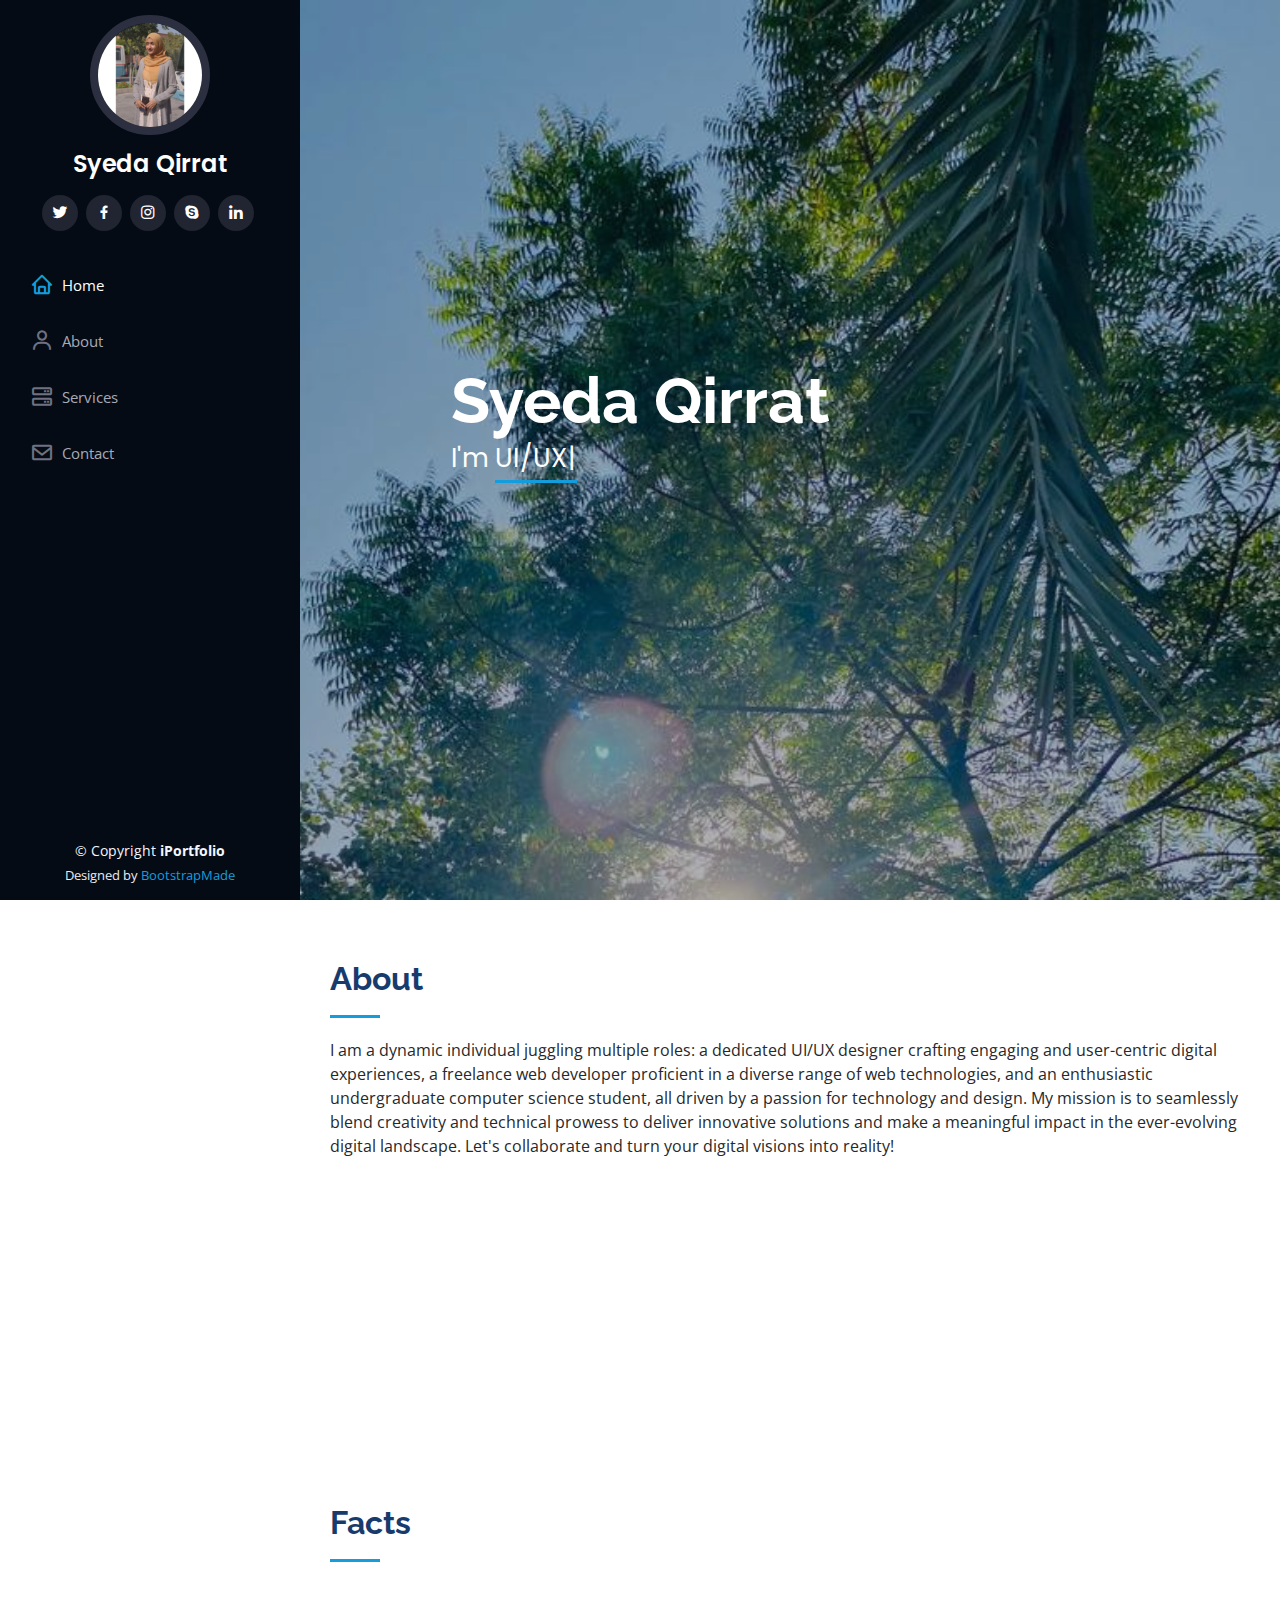
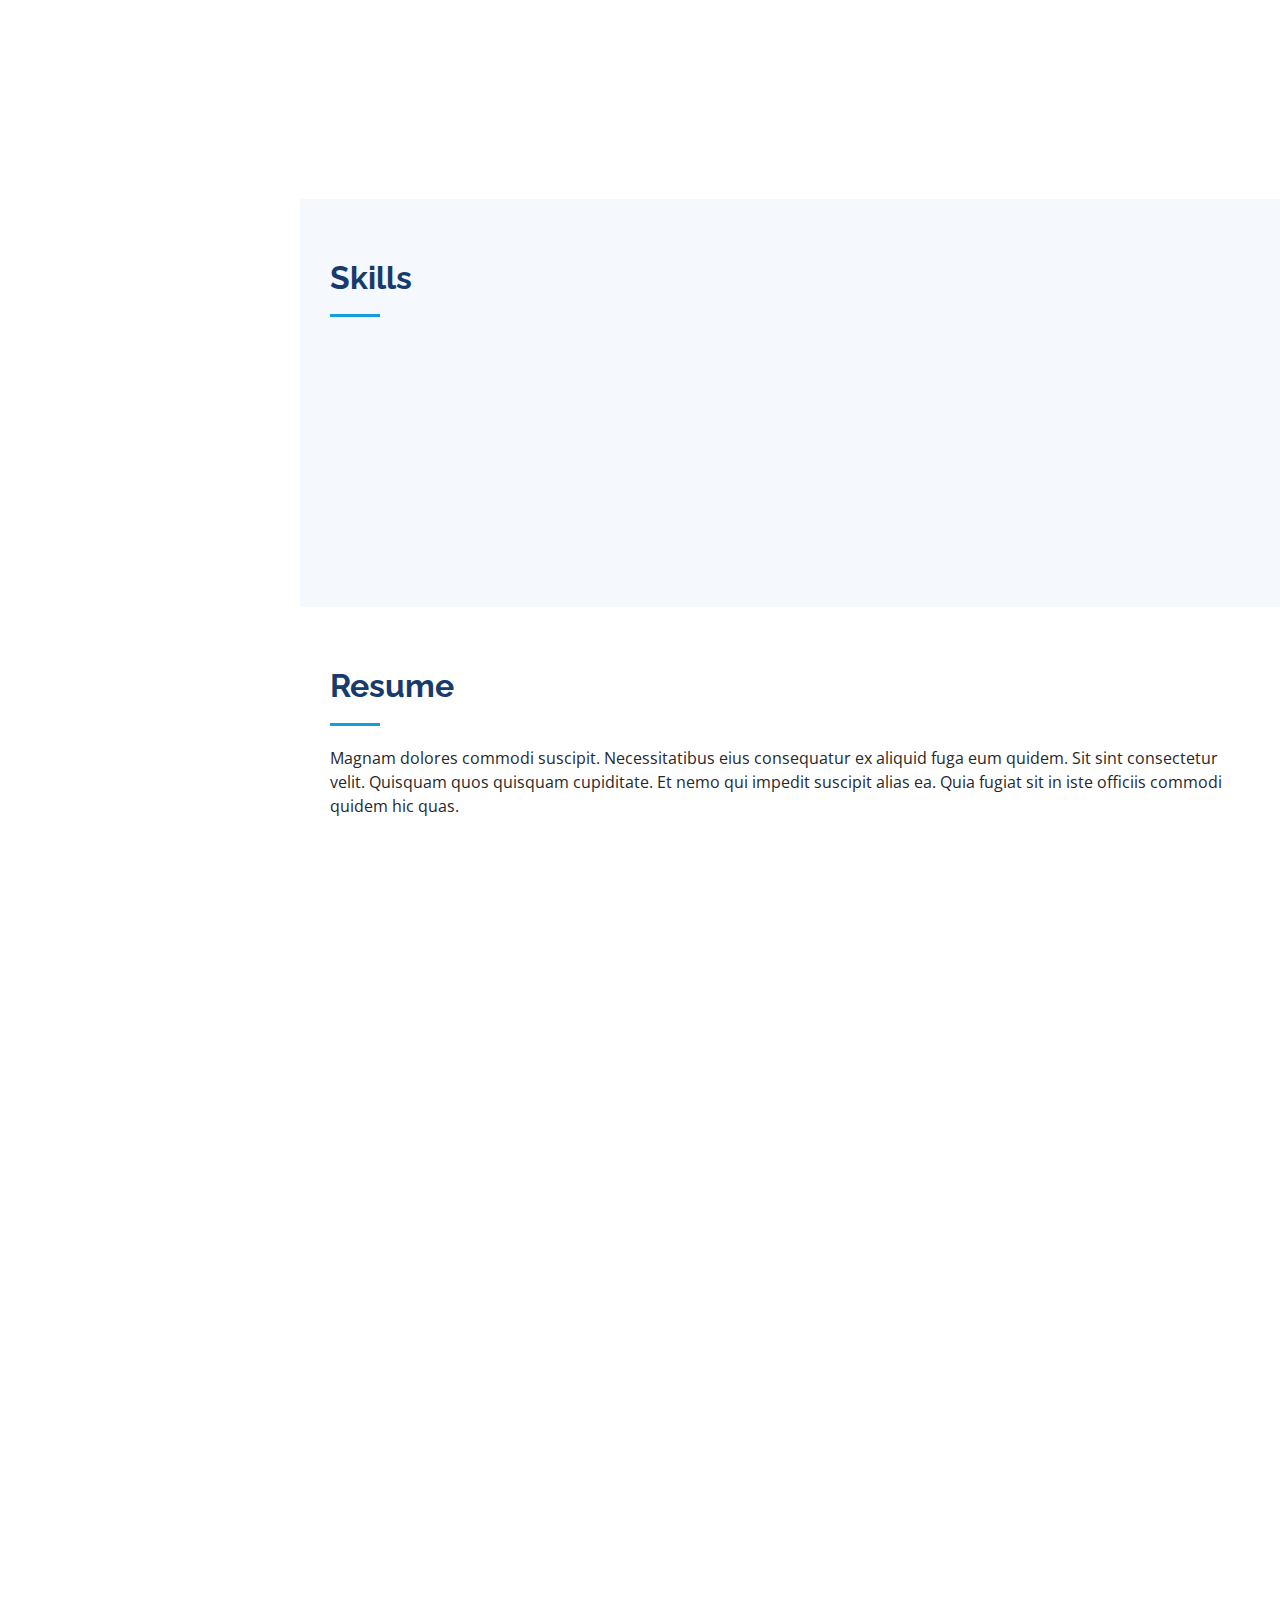
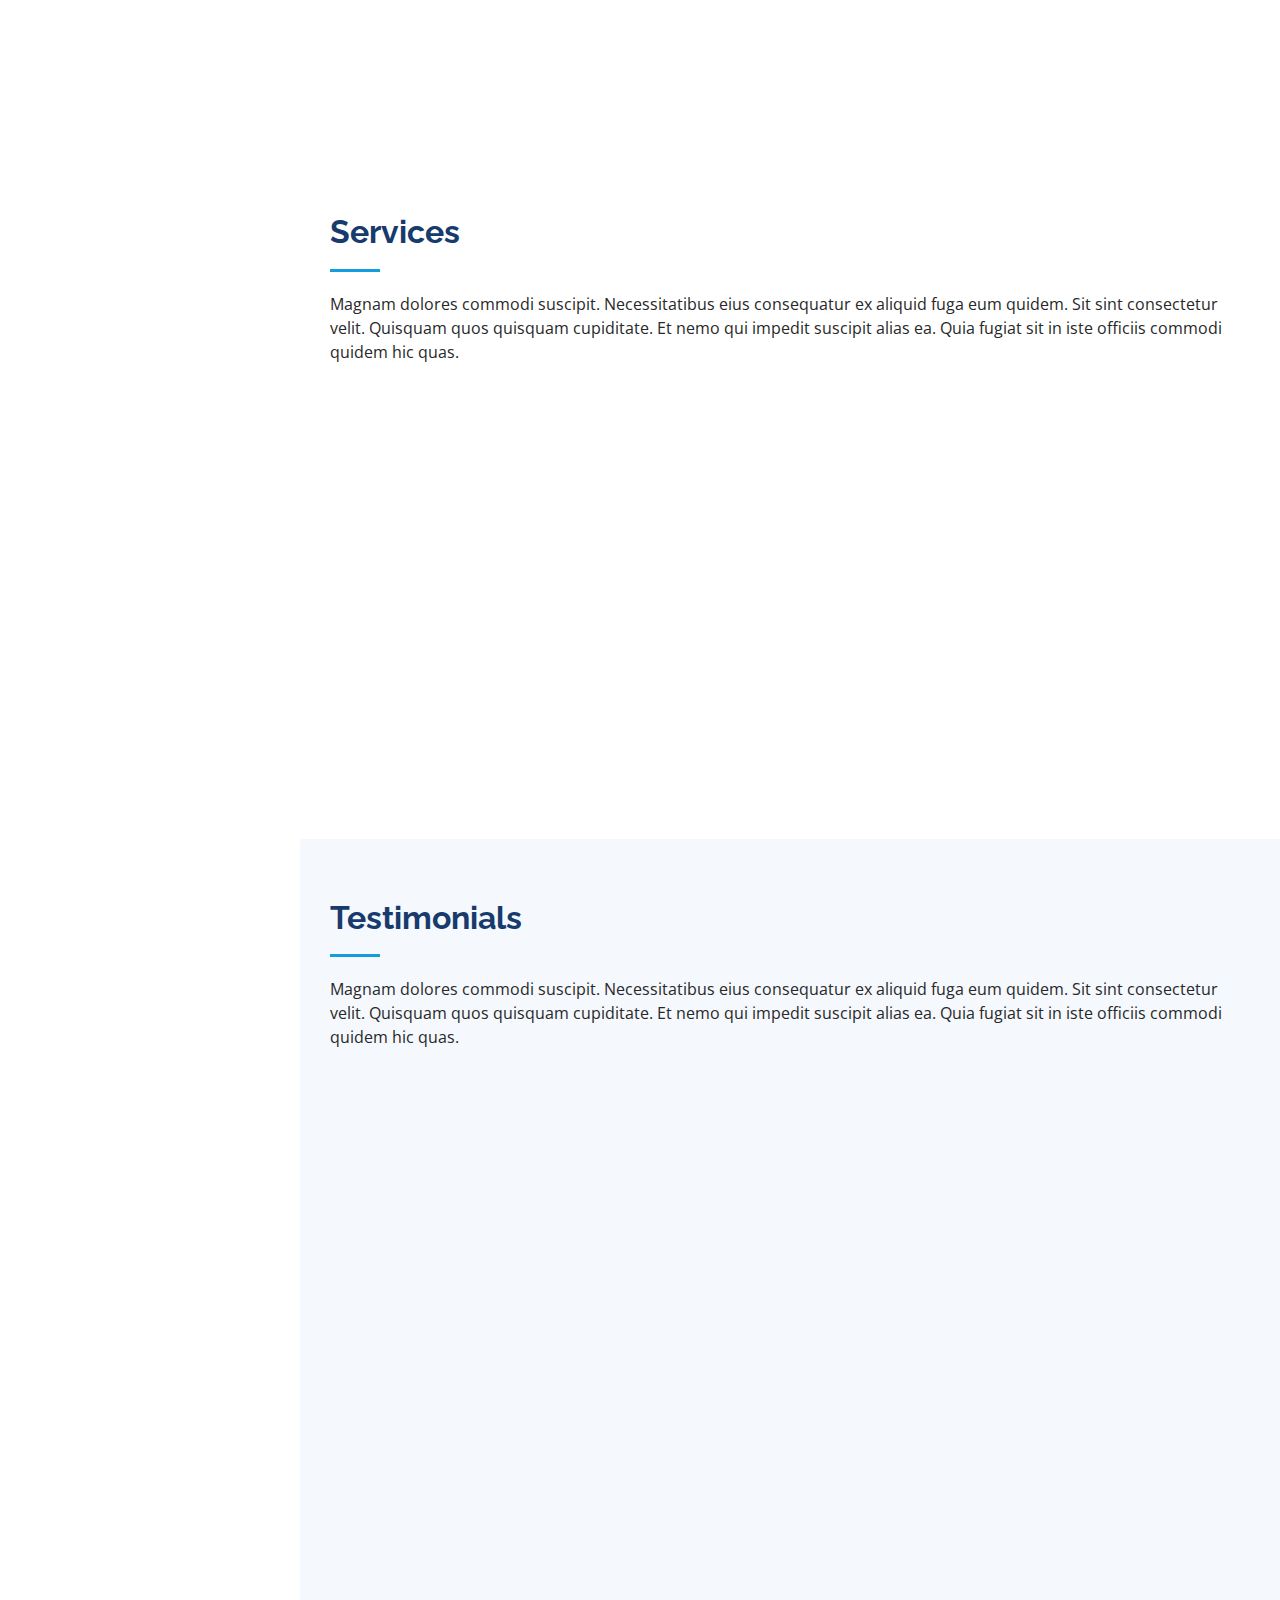
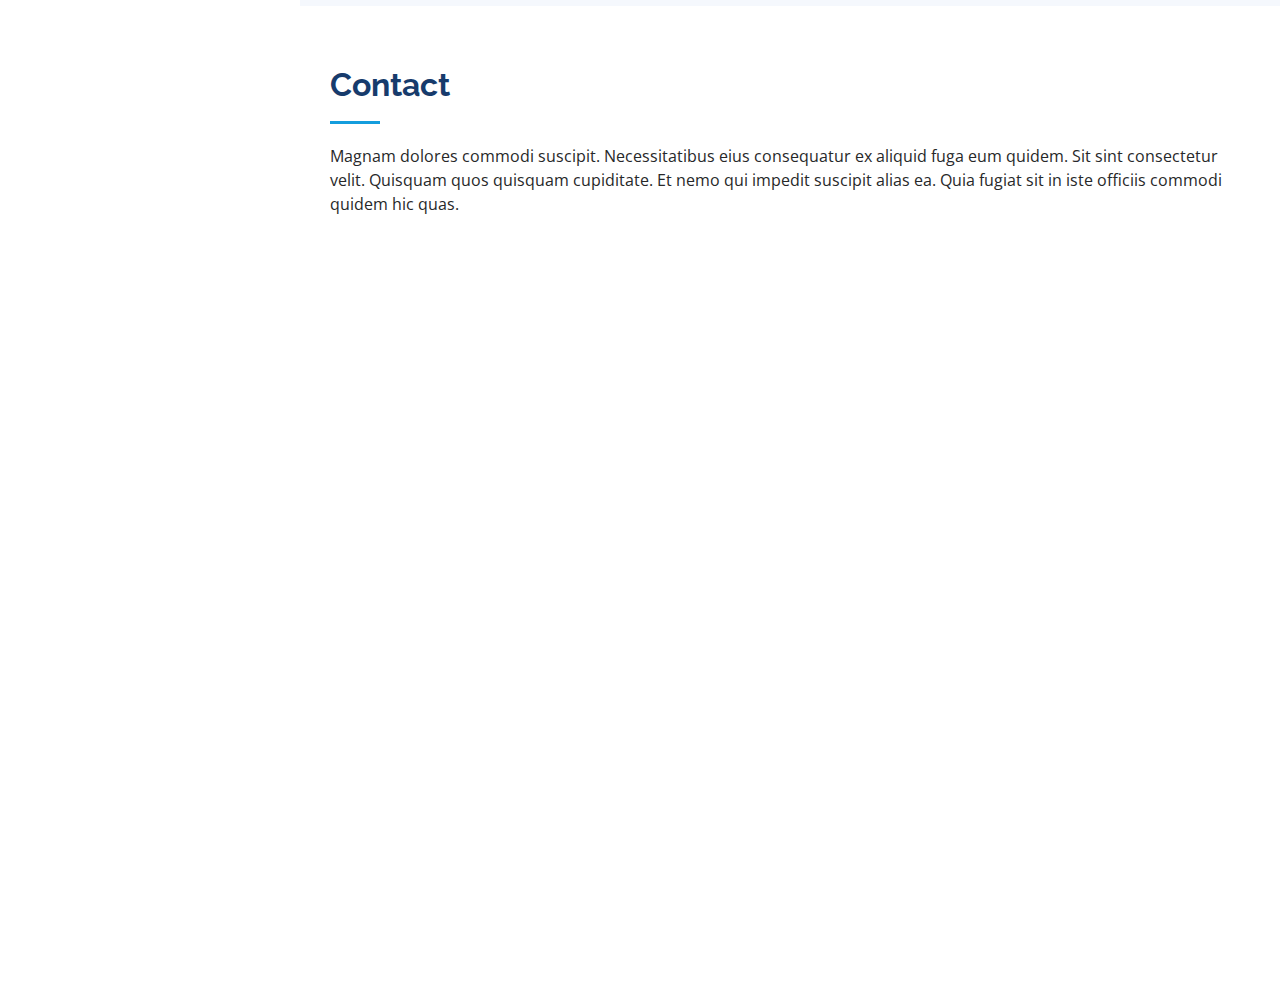
==== index.html @ d8f1993d "updated" ====
<!DOCTYPE html>
<html lang="en">

<head>
  <meta charset="utf-8">
  <meta content="width=device-width, initial-scale=1.0" name="viewport">

  <title>iPortfolio Bootstrap Template - Index</title>
  <meta content="" name="description">
  <meta content="" name="keywords">

  <!-- Favicons -->
  <link href="assets/img/favicon.png" rel="icon">
  <link href="assets/img/apple-touch-icon.png" rel="apple-touch-icon">

  <!-- Google Fonts -->
  <link href="https://fonts.googleapis.com/css?family=Open+Sans:300,300i,400,400i,600,600i,700,700i|Raleway:300,300i,400,400i,500,500i,600,600i,700,700i|Poppins:300,300i,400,400i,500,500i,600,600i,700,700i" rel="stylesheet">

  <!-- Vendor CSS Files -->
  <link href="assets/vendor/aos/aos.css" rel="stylesheet">
  <link href="assets/vendor/bootstrap/css/bootstrap.min.css" rel="stylesheet">
  <link href="assets/vendor/bootstrap-icons/bootstrap-icons.css" rel="stylesheet">
  <link href="assets/vendor/boxicons/css/boxicons.min.css" rel="stylesheet">
  <link href="assets/vendor/glightbox/css/glightbox.min.css" rel="stylesheet">
  <link href="assets/vendor/swiper/swiper-bundle.min.css" rel="stylesheet">
  <link href="assets/css/style.css" rel="stylesheet">
</head>

<body>
  <i class="bi bi-list mobile-nav-toggle d-xl-none"></i>

  <!-- ======= Header ======= -->
  <header id="header">
    <div class="d-flex flex-column">

      <div class="profile">
        <img src="assets/img/Picture.webp" alt="" class="img-fluid rounded-circle">
        <h1 class="text-light"><a href="index.html">Syeda Qirrat</a></h1>
        <div class="social-links mt-3 text-center">
          <a href="#" class="twitter"><i class="bx bxl-twitter"></i></a>
          <a href="#" class="facebook"><i class="bx bxl-facebook"></i></a>
          <a href="#" class="instagram"><i class="bx bxl-instagram"></i></a>
          <a href="#" class="google-plus"><i class="bx bxl-skype"></i></a>
          <a href="#" class="linkedin"><i class="bx bxl-linkedin"></i></a>
        </div>
      </div>

      <nav id="navbar" class="nav-menu navbar">
        <ul>
          <li><a href="#hero" class="nav-link scrollto active"><i class="bx bx-home"></i> <span>Home</span></a></li>
          <li><a href="#about" class="nav-link scrollto"><i class="bx bx-user"></i> <span>About</span></a></li>
          <li><a href="#services" class="nav-link scrollto"><i class="bx bx-server"></i> <span>Services</span></a></li>
          <li><a href="#contact" class="nav-link scrollto"><i class="bx bx-envelope"></i> <span>Contact</span></a></li>
        </ul>
      </nav><!-- .nav-menu -->
    </div>
  </header>

  <section id="hero" class="d-flex flex-column justify-content-center align-items-center">
    <div class="hero-container" data-aos="fade-in">
      <h1>Syeda Qirrat</h1>
      <p>I'm <span class="typed" data-typed-items="UI/UX Designer, Web Developer, Freelancer, Computer Scientist"></span></p>
    </div>
  </section><!-- End Hero -->

  <main id="main">

    <!-- ======= About Section ======= -->
    <section id="about" class="about">
      <div class="container">

        <div class="section-title">
          <h2>About</h2>
          <p>I am a dynamic individual juggling multiple roles: a dedicated UI/UX designer crafting engaging and user-centric digital experiences, a freelance web developer proficient in a diverse range of web technologies, and an enthusiastic undergraduate computer science student, all driven by a passion for technology and design. My mission is to seamlessly blend creativity and technical prowess to deliver innovative solutions and make a meaningful impact in the ever-evolving digital landscape. Let's collaborate and turn your digital visions into reality!</p>
        </div>

        <div class="row">
          <div class="col-lg-4" data-aos="fade-right">
            <img src="assets/img/profile-img.jpg" class="img-fluid" alt="">
          </div>
          <div class="col-lg-8 pt-4 pt-lg-0 content" data-aos="fade-left">
            <h3>Personal Details</h3>
            <div class="row">
              <div class="col-lg-6">
                <ul>
                  <li><i class="bi bi-chevron-right"></i> <strong>Birthday:</strong> <span>05 February 2003</span></li>
                  <li><i class="bi bi-chevron-right"></i> <strong>Phone:</strong> <span>+92 315 3926108</span></li>
                  <li><i class="bi bi-chevron-right"></i> <strong>City:</strong> <span>Sukkur, Pakistan</span></li>
                </ul>
              </div>
              <div class="col-lg-6">
                <ul>
                  <li><i class="bi bi-chevron-right"></i> <strong>Age:</strong> <span>20</span></li>
                  <li><i class="bi bi-chevron-right"></i> <strong>Degree:</strong> <span>Undergrad Computer Science</span></li>
                  <li><i class="bi bi-chevron-right"></i> <strong>Email:</strong> <span>syedaqirratfatima@gmail.com</span></li>
                </ul>
              </div>
            </div>
          </div>
        </div>

      </div>
    </section><!-- End About Section -->

    <!-- ======= Facts Section ======= -->
    <section id="facts" class="facts">
      <div class="container">

        <div class="section-title">
          <h2>Facts</h2>
        </div>

        <div class="row no-gutters">

          <div class="col-lg-3 col-md-6 d-md-flex align-items-md-stretch" data-aos="fade-up">
            <div class="count-box">
              <i class="bi bi-emoji-smile"></i>
              <span data-purecounter-start="0" data-purecounter-end="232" data-purecounter-duration="1" class="purecounter"></span>
              <p><strong>Happy Clients</strong></p>
            </div>
          </div>

          <div class="col-lg-3 col-md-6 d-md-flex align-items-md-stretch" data-aos="fade-up" data-aos-delay="100">
            <div class="count-box">
              <i class="bi bi-journal-richtext"></i>
              <span data-purecounter-start="0" data-purecounter-end="521" data-purecounter-duration="1" class="purecounter"></span>
              <p><strong>Projects</strong></p>
            </div>
          </div>

          <div class="col-lg-3 col-md-6 d-md-flex align-items-md-stretch" data-aos="fade-up" data-aos-delay="200">
            <div class="count-box">
              <i class="bi bi-headset"></i>
              <span data-purecounter-start="0" data-purecounter-end="1453" data-purecounter-duration="1" class="purecounter"></span>
              <p><strong>Hours Of Support</strong></p>
            </div>
          </div>

          <div class="col-lg-3 col-md-6 d-md-flex align-items-md-stretch" data-aos="fade-up" data-aos-delay="300">
            <div class="count-box">
              <i class="bi bi-people"></i>
              <span data-purecounter-start="0" data-purecounter-end="32" data-purecounter-duration="1" class="purecounter"></span>
              <p><strong>Hard Workers</strong></p>
            </div>
          </div>

        </div>

      </div>
    </section><!-- End Facts Section -->

    <!-- ======= Skills Section ======= -->
    <section id="skills" class="skills section-bg">
      <div class="container">

        <div class="section-title">
          <h2>Skills</h2>
        </div>

        <div class="row skills-content">

          <div class="col-lg-6" data-aos="fade-up">

            <div class="progress">
              <span class="skill">HTML <i class="val">100%</i></span>
              <div class="progress-bar-wrap">
                <div class="progress-bar" role="progressbar" aria-valuenow="100" aria-valuemin="0" aria-valuemax="100"></div>
              </div>
            </div>

            <div class="progress">
              <span class="skill">CSS <i class="val">90%</i></span>
              <div class="progress-bar-wrap">
                <div class="progress-bar" role="progressbar" aria-valuenow="90" aria-valuemin="0" aria-valuemax="100"></div>
              </div>
            </div>

            <div class="progress">
              <span class="skill">JavaScript <i class="val">85%</i></span>
              <div class="progress-bar-wrap">
                <div class="progress-bar" role="progressbar" aria-valuenow="75" aria-valuemin="0" aria-valuemax="100"></div>
              </div>
            </div>

          </div>

          <div class="col-lg-6" data-aos="fade-up" data-aos-delay="100">

            <div class="progress">
              <span class="skill">PHP <i class="val">70%</i></span>
              <div class="progress-bar-wrap">
                <div class="progress-bar" role="progressbar" aria-valuenow="80" aria-valuemin="0" aria-valuemax="100"></div>
              </div>
            </div>

            <div class="progress">
              <span class="skill">WordPress/CMS <i class="val">55%</i></span>
              <div class="progress-bar-wrap">
                <div class="progress-bar" role="progressbar" aria-valuenow="90" aria-valuemin="0" aria-valuemax="100"></div>
              </div>
            </div>

            <div class="progress">
              <span class="skill">Photoshop <i class="val">90%</i></span>
              <div class="progress-bar-wrap">
                <div class="progress-bar" role="progressbar" aria-valuenow="55" aria-valuemin="0" aria-valuemax="100"></div>
              </div>
            </div>

          </div>

        </div>

      </div>
    </section><!-- End Skills Section -->

    <!-- ======= Resume Section --->
    <section id="resume" class="resume">
      <div class="container">

        <div class="section-title">
          <h2>Resume</h2>
          <p>Magnam dolores commodi suscipit. Necessitatibus eius consequatur ex aliquid fuga eum quidem. Sit sint consectetur velit. Quisquam quos quisquam cupiditate. Et nemo qui impedit suscipit alias ea. Quia fugiat sit in iste officiis commodi quidem hic quas.</p>
        </div>

        <div class="row">
          <div class="col-lg-6" data-aos="fade-up">
            <h3 class="resume-title">Sumary</h3>
            <div class="resume-item pb-0">
              <h4>Alex Smith</h4>
              <p><em>Innovative and deadline-driven UI/UX Designer with 1 year of experience designing and developing user-centered digital/print marketing material from initial concept to final, polished deliverable.</em></p>
              <ul>
                <li>House no.126 Ali Murad Khairpur</li>
                <li>+92 315 261108</li>
                <li>syedaqirratfatima@gmail.com</li>
              </ul>
            </div>

            <h3 class="resume-title">Education</h3>
            <div class="resume-item">
              <h4>Bachelor of Computer Science &amp; Artificial Intelligence</h4>
              <h5>2021 - 2025</h5>
              <p><em>Sukkur Institute of Business Administration</em></p>
              </div>
          </div>
          <div class="col-lg-6" data-aos="fade-up" data-aos-delay="100">
            <h3 class="resume-title">Professional Experience</h3>
            <div class="resume-item">
              <h4>Senior graphic design specialist</h4>
              <h5>2019 - Present</h5>
              <p><em>Experion, New York, NY </em></p>
              <ul>
                <li>Lead in the design, development, and implementation of the graphic, layout, and production communication materials</li>
                <li>Delegate tasks to the 7 members of the design team and provide counsel on all aspects of the project. </li>
                <li>Supervise the assessment of all graphic materials in order to ensure quality and accuracy of the design</li>
                <li>Oversee the efficient use of production project budgets ranging from $2,000 - $25,000</li>
              </ul>
            </div>
            <div class="resume-item">
              <h4>Graphic design specialist</h4>
              <h5>2017 - 2018</h5>
              <p><em>Stepping Stone Advertising, New York, NY</em></p>
              <ul>
                <li>Developed numerous marketing programs (logos, brochures,infographics, presentations, and advertisements).</li>
                <li>Managed up to 5 projects or tasks at a given time while under pressure</li>
                <li>Recommended and consulted with clients on the most appropriate graphic design</li>
                <li>Created 4+ design presentations and proposals a month for clients and account managers</li>
              </ul>
            </div>
          </div>
        </div>

      </div>
    </section> <!--- End Resume Section -->

    <!-- ======= Portfolio Section
    <section id="portfolio" class="portfolio section-bg">
      <div class="container">

        <div class="section-title">
          <h2>Portfolio</h2>
          <p>Magnam dolores commodi suscipit. Necessitatibus eius consequatur ex aliquid fuga eum quidem. Sit sint consectetur velit. Quisquam quos quisquam cupiditate. Et nemo qui impedit suscipit alias ea. Quia fugiat sit in iste officiis commodi quidem hic quas.</p>
        </div>

        <div class="row" data-aos="fade-up">
          <div class="col-lg-12 d-flex justify-content-center">
            <ul id="portfolio-flters">
              <li data-filter="*" class="filter-active">All</li>
              <li data-filter=".filter-app">App</li>
              <li data-filter=".filter-card">Card</li>
              <li data-filter=".filter-web">Web</li>
            </ul>
          </div>
        </div>

        <div class="row portfolio-container" data-aos="fade-up" data-aos-delay="100">

          <div class="col-lg-4 col-md-6 portfolio-item filter-app">
            <div class="portfolio-wrap">
              <img src="assets/img/portfolio/portfolio-1.jpg" class="img-fluid" alt="">
              <div class="portfolio-links">
                <a href="assets/img/portfolio/portfolio-1.jpg" data-gallery="portfolioGallery" class="portfolio-lightbox" title="App 1"><i class="bx bx-plus"></i></a>
                <a href="portfolio-details.html" title="More Details"><i class="bx bx-link"></i></a>
              </div>
            </div>
          </div>

          <div class="col-lg-4 col-md-6 portfolio-item filter-web">
            <div class="portfolio-wrap">
              <img src="assets/img/portfolio/portfolio-2.jpg" class="img-fluid" alt="">
              <div class="portfolio-links">
                <a href="assets/img/portfolio/portfolio-2.jpg" data-gallery="portfolioGallery" class="portfolio-lightbox" title="Web 3"><i class="bx bx-plus"></i></a>
                <a href="portfolio-details.html" title="More Details"><i class="bx bx-link"></i></a>
              </div>
            </div>
          </div>

          <div class="col-lg-4 col-md-6 portfolio-item filter-app">
            <div class="portfolio-wrap">
              <img src="assets/img/portfolio/portfolio-3.jpg" class="img-fluid" alt="">
              <div class="portfolio-links">
                <a href="assets/img/portfolio/portfolio-3.jpg" data-gallery="portfolioGallery" class="portfolio-lightbox" title="App 2"><i class="bx bx-plus"></i></a>
                <a href="portfolio-details.html" title="More Details"><i class="bx bx-link"></i></a>
              </div>
            </div>
          </div>

          <div class="col-lg-4 col-md-6 portfolio-item filter-card">
            <div class="portfolio-wrap">
              <img src="assets/img/portfolio/portfolio-4.jpg" class="img-fluid" alt="">
              <div class="portfolio-links">
                <a href="assets/img/portfolio/portfolio-4.jpg" data-gallery="portfolioGallery" class="portfolio-lightbox" title="Card 2"><i class="bx bx-plus"></i></a>
                <a href="portfolio-details.html" title="More Details"><i class="bx bx-link"></i></a>
              </div>
            </div>
          </div>

          <div class="col-lg-4 col-md-6 portfolio-item filter-web">
            <div class="portfolio-wrap">
              <img src="assets/img/portfolio/portfolio-5.jpg" class="img-fluid" alt="">
              <div class="portfolio-links">
                <a href="assets/img/portfolio/portfolio-5.jpg" data-gallery="portfolioGallery" class="portfolio-lightbox" title="Web 2"><i class="bx bx-plus"></i></a>
                <a href="portfolio-details.html" title="More Details"><i class="bx bx-link"></i></a>
              </div>
            </div>
          </div>

          <div class="col-lg-4 col-md-6 portfolio-item filter-app">
            <div class="portfolio-wrap">
              <img src="assets/img/portfolio/portfolio-6.jpg" class="img-fluid" alt="">
              <div class="portfolio-links">
                <a href="assets/img/portfolio/portfolio-6.jpg" data-gallery="portfolioGallery" class="portfolio-lightbox" title="App 3"><i class="bx bx-plus"></i></a>
                <a href="portfolio-details.html" title="More Details"><i class="bx bx-link"></i></a>
              </div>
            </div>
          </div>

          <div class="col-lg-4 col-md-6 portfolio-item filter-card">
            <div class="portfolio-wrap">
              <img src="assets/img/portfolio/portfolio-7.jpg" class="img-fluid" alt="">
              <div class="portfolio-links">
                <a href="assets/img/portfolio/portfolio-7.jpg" data-gallery="portfolioGallery" class="portfolio-lightbox" title="Card 1"><i class="bx bx-plus"></i></a>
                <a href="portfolio-details.html" title="More Details"><i class="bx bx-link"></i></a>
              </div>
            </div>
          </div>

          <div class="col-lg-4 col-md-6 portfolio-item filter-card">
            <div class="portfolio-wrap">
              <img src="assets/img/portfolio/portfolio-8.jpg" class="img-fluid" alt="">
              <div class="portfolio-links">
                <a href="assets/img/portfolio/portfolio-8.jpg" data-gallery="portfolioGallery" class="portfolio-lightbox" title="Card 3"><i class="bx bx-plus"></i></a>
                <a href="portfolio-details.html" title="More Details"><i class="bx bx-link"></i></a>
              </div>
            </div>
          </div>

          <div class="col-lg-4 col-md-6 portfolio-item filter-web">
            <div class="portfolio-wrap">
              <img src="assets/img/portfolio/portfolio-9.jpg" class="img-fluid" alt="">
              <div class="portfolio-links">
                <a href="assets/img/portfolio/portfolio-9.jpg" data-gallery="portfolioGallery" class="portfolio-lightbox" title="Web 3"><i class="bx bx-plus"></i></a>
                <a href="portfolio-details.html" title="More Details"><i class="bx bx-link"></i></a>
              </div>
            </div>
          </div>

        </div>

      </div>
    </section> End Portfolio Section -->

    <!-- ======= Services Section ======= -->
    <section id="services" class="services">
      <div class="container">

        <div class="section-title">
          <h2>Services</h2>
          <p>Magnam dolores commodi suscipit. Necessitatibus eius consequatur ex aliquid fuga eum quidem. Sit sint consectetur velit. Quisquam quos quisquam cupiditate. Et nemo qui impedit suscipit alias ea. Quia fugiat sit in iste officiis commodi quidem hic quas.</p>
        </div>

        <div class="row">
          <div class="col-lg-4 col-md-6 icon-box" data-aos="fade-up">
            <div class="icon"><i class="bi bi-briefcase"></i></div>
            <h4 class="title"><a href="">Lorem Ipsum</a></h4>
            <p class="description">Voluptatum deleniti atque corrupti quos dolores et quas molestias excepturi sint occaecati cupiditate non provident</p>
          </div>
          <div class="col-lg-4 col-md-6 icon-box" data-aos="fade-up" data-aos-delay="100">
            <div class="icon"><i class="bi bi-card-checklist"></i></div>
            <h4 class="title"><a href="">Dolor Sitema</a></h4>
            <p class="description">Minim veniam, quis nostrud exercitation ullamco laboris nisi ut aliquip ex ea commodo consequat tarad limino ata</p>
          </div>
          <div class="col-lg-4 col-md-6 icon-box" data-aos="fade-up" data-aos-delay="200">
            <div class="icon"><i class="bi bi-bar-chart"></i></div>
            <h4 class="title"><a href="">Sed ut perspiciatis</a></h4>
            <p class="description">Duis aute irure dolor in reprehenderit in voluptate velit esse cillum dolore eu fugiat nulla pariatur</p>
          </div>
          <div class="col-lg-4 col-md-6 icon-box" data-aos="fade-up" data-aos-delay="300">
            <div class="icon"><i class="bi bi-binoculars"></i></div>
            <h4 class="title"><a href="">Magni Dolores</a></h4>
            <p class="description">Excepteur sint occaecat cupidatat non proident, sunt in culpa qui officia deserunt mollit anim id est laborum</p>
          </div>
          <div class="col-lg-4 col-md-6 icon-box" data-aos="fade-up" data-aos-delay="400">
            <div class="icon"><i class="bi bi-brightness-high"></i></div>
            <h4 class="title"><a href="">Nemo Enim</a></h4>
            <p class="description">At vero eos et accusamus et iusto odio dignissimos ducimus qui blanditiis praesentium voluptatum deleniti atque</p>
          </div>
          <div class="col-lg-4 col-md-6 icon-box" data-aos="fade-up" data-aos-delay="500">
            <div class="icon"><i class="bi bi-calendar4-week"></i></div>
            <h4 class="title"><a href="">Eiusmod Tempor</a></h4>
            <p class="description">Et harum quidem rerum facilis est et expedita distinctio. Nam libero tempore, cum soluta nobis est eligendi</p>
          </div>
        </div>

      </div>
    </section><!-- End Services Section -->

    <!-- ======= Testimonials Section ======= -->
    <section id="testimonials" class="testimonials section-bg">
      <div class="container">

        <div class="section-title">
          <h2>Testimonials</h2>
          <p>Magnam dolores commodi suscipit. Necessitatibus eius consequatur ex aliquid fuga eum quidem. Sit sint consectetur velit. Quisquam quos quisquam cupiditate. Et nemo qui impedit suscipit alias ea. Quia fugiat sit in iste officiis commodi quidem hic quas.</p>
        </div>

        <div class="testimonials-slider swiper" data-aos="fade-up" data-aos-delay="100">
          <div class="swiper-wrapper">

            <div class="swiper-slide">
              <div class="testimonial-item" data-aos="fade-up">
                <p>
                  <i class="bx bxs-quote-alt-left quote-icon-left"></i>
                  Proin iaculis purus consequat sem cure digni ssim donec porttitora entum suscipit rhoncus. Accusantium quam, ultricies eget id, aliquam eget nibh et. Maecen aliquam, risus at semper.
                  <i class="bx bxs-quote-alt-right quote-icon-right"></i>
                </p>
                <img src="assets/img/testimonials/testimonials-1.jpg" class="testimonial-img" alt="">
                <h3>Saul Goodman</h3>
                <h4>Ceo &amp; Founder</h4>
              </div>
            </div><!-- End testimonial item -->

            <div class="swiper-slide">
              <div class="testimonial-item" data-aos="fade-up" data-aos-delay="100">
                <p>
                  <i class="bx bxs-quote-alt-left quote-icon-left"></i>
                  Export tempor illum tamen malis malis eram quae irure esse labore quem cillum quid cillum eram malis quorum velit fore eram velit sunt aliqua noster fugiat irure amet legam anim culpa.
                  <i class="bx bxs-quote-alt-right quote-icon-right"></i>
                </p>
                <img src="assets/img/testimonials/testimonials-2.jpg" class="testimonial-img" alt="">
                <h3>Sara Wilsson</h3>
                <h4>Designer</h4>
              </div>
            </div><!-- End testimonial item -->

            <div class="swiper-slide">
              <div class="testimonial-item" data-aos="fade-up" data-aos-delay="200">
                <p>
                  <i class="bx bxs-quote-alt-left quote-icon-left"></i>
                  Enim nisi quem export duis labore cillum quae magna enim sint quorum nulla quem veniam duis minim tempor labore quem eram duis noster aute amet eram fore quis sint minim.
                  <i class="bx bxs-quote-alt-right quote-icon-right"></i>
                </p>
                <img src="assets/img/testimonials/testimonials-3.jpg" class="testimonial-img" alt="">
                <h3>Jena Karlis</h3>
                <h4>Store Owner</h4>
              </div>
            </div><!-- End testimonial item -->

            <div class="swiper-slide">
              <div class="testimonial-item" data-aos="fade-up" data-aos-delay="300">
                <p>
                  <i class="bx bxs-quote-alt-left quote-icon-left"></i>
                  Fugiat enim eram quae cillum dolore dolor amet nulla culpa multos export minim fugiat minim velit minim dolor enim duis veniam ipsum anim magna sunt elit fore quem dolore labore illum veniam.
                  <i class="bx bxs-quote-alt-right quote-icon-right"></i>
                </p>
                <img src="assets/img/testimonials/testimonials-4.jpg" class="testimonial-img" alt="">
                <h3>Matt Brandon</h3>
                <h4>Freelancer</h4>
              </div>
            </div><!-- End testimonial item -->

            <div class="swiper-slide">
              <div class="testimonial-item" data-aos="fade-up" data-aos-delay="400">
                <p>
                  <i class="bx bxs-quote-alt-left quote-icon-left"></i>
                  Quis quorum aliqua sint quem legam fore sunt eram irure aliqua veniam tempor noster veniam enim culpa labore duis sunt culpa nulla illum cillum fugiat legam esse veniam culpa fore nisi cillum quid.
                  <i class="bx bxs-quote-alt-right quote-icon-right"></i>
                </p>
                <img src="assets/img/testimonials/testimonials-5.jpg" class="testimonial-img" alt="">
                <h3>John Larson</h3>
                <h4>Entrepreneur</h4>
              </div>
            </div><!-- End testimonial item -->

          </div>
          <div class="swiper-pagination"></div>
        </div>

      </div>
    </section><!-- End Testimonials Section -->

    <!-- ======= Contact Section ======= -->
    <section id="contact" class="contact">
      <div class="container">

        <div class="section-title">
          <h2>Contact</h2>
          <p>Magnam dolores commodi suscipit. Necessitatibus eius consequatur ex aliquid fuga eum quidem. Sit sint consectetur velit. Quisquam quos quisquam cupiditate. Et nemo qui impedit suscipit alias ea. Quia fugiat sit in iste officiis commodi quidem hic quas.</p>
        </div>

        <div class="row" data-aos="fade-in">

          <div class="col-lg-5 d-flex align-items-stretch">
            <div class="info">
              <div class="address">
                <i class="bi bi-geo-alt"></i>
                <h4>Location:</h4>
                <p>A108 Adam Street, New York, NY 535022</p>
              </div>

              <div class="email">
                <i class="bi bi-envelope"></i>
                <h4>Email:</h4>
                <p>info@example.com</p>
              </div>

              <div class="phone">
                <i class="bi bi-phone"></i>
                <h4>Call:</h4>
                <p>+1 5589 55488 55s</p>
              </div>

              <iframe src="https://www.google.com/maps/embed?pb=!1m14!1m8!1m3!1d12097.433213460943!2d-74.0062269!3d40.7101282!3m2!1i1024!2i768!4f13.1!3m3!1m2!1s0x0%3A0xb89d1fe6bc499443!2sDowntown+Conference+Center!5e0!3m2!1smk!2sbg!4v1539943755621" frameborder="0" style="border:0; width: 100%; height: 290px;" allowfullscreen></iframe>
            </div>

          </div>

          <div class="col-lg-7 mt-5 mt-lg-0 d-flex align-items-stretch">
            <form action="forms/contact.php" method="post" role="form" class="php-email-form">
              <div class="row">
                <div class="form-group col-md-6">
                  <label for="name">Your Name</label>
                  <input type="text" name="name" class="form-control" id="name" required>
                </div>
                <div class="form-group col-md-6">
                  <label for="name">Your Email</label>
                  <input type="email" class="form-control" name="email" id="email" required>
                </div>
              </div>
              <div class="form-group">
                <label for="name">Subject</label>
                <input type="text" class="form-control" name="subject" id="subject" required>
              </div>
              <div class="form-group">
                <label for="name">Message</label>
                <textarea class="form-control" name="message" rows="10" required></textarea>
              </div>
              <div class="my-3">
                <div class="loading">Loading</div>
                <div class="error-message"></div>
                <div class="sent-message">Your message has been sent. Thank you!</div>
              </div>
              <div class="text-center"><button type="submit">Send Message</button></div>
            </form>
          </div>

        </div>

      </div>
    </section><!-- End Contact Section -->

  </main><!-- End #main -->

  <!-- ======= Footer ======= -->
  <footer id="footer">
    <div class="container">
      <div class="copyright">
        &copy; Copyright <strong><span>iPortfolio</span></strong>
      </div>
      <div class="credits">
        <!-- All the links in the footer should remain intact. -->
        <!-- You can delete the links only if you purchased the pro version. -->
        <!-- Licensing information: https://bootstrapmade.com/license/ -->
        <!-- Purchase the pro version with working PHP/AJAX contact form: https://bootstrapmade.com/iportfolio-bootstrap-portfolio-websites-template/ -->
        Designed by <a href="https://bootstrapmade.com/">BootstrapMade</a>
      </div>
    </div>
  </footer><!-- End  Footer -->

  <a href="#" class="back-to-top d-flex align-items-center justify-content-center"><i class="bi bi-arrow-up-short"></i></a>

  <!-- Vendor JS Files -->
  <script src="assets/vendor/purecounter/purecounter_vanilla.js"></script>
  <script src="assets/vendor/aos/aos.js"></script>
  <script src="assets/vendor/bootstrap/js/bootstrap.bundle.min.js"></script>
  <script src="assets/vendor/glightbox/js/glightbox.min.js"></script>
  <script src="assets/vendor/isotope-layout/isotope.pkgd.min.js"></script>
  <script src="assets/vendor/swiper/swiper-bundle.min.js"></script>
  <script src="assets/vendor/typed.js/typed.umd.js"></script>
  <script src="assets/vendor/waypoints/noframework.waypoints.js"></script>
  <script src="assets/vendor/php-email-form/validate.js"></script>

  <!-- Template Main JS File -->
  <script src="assets/js/main.js"></script>

</body>

</html>
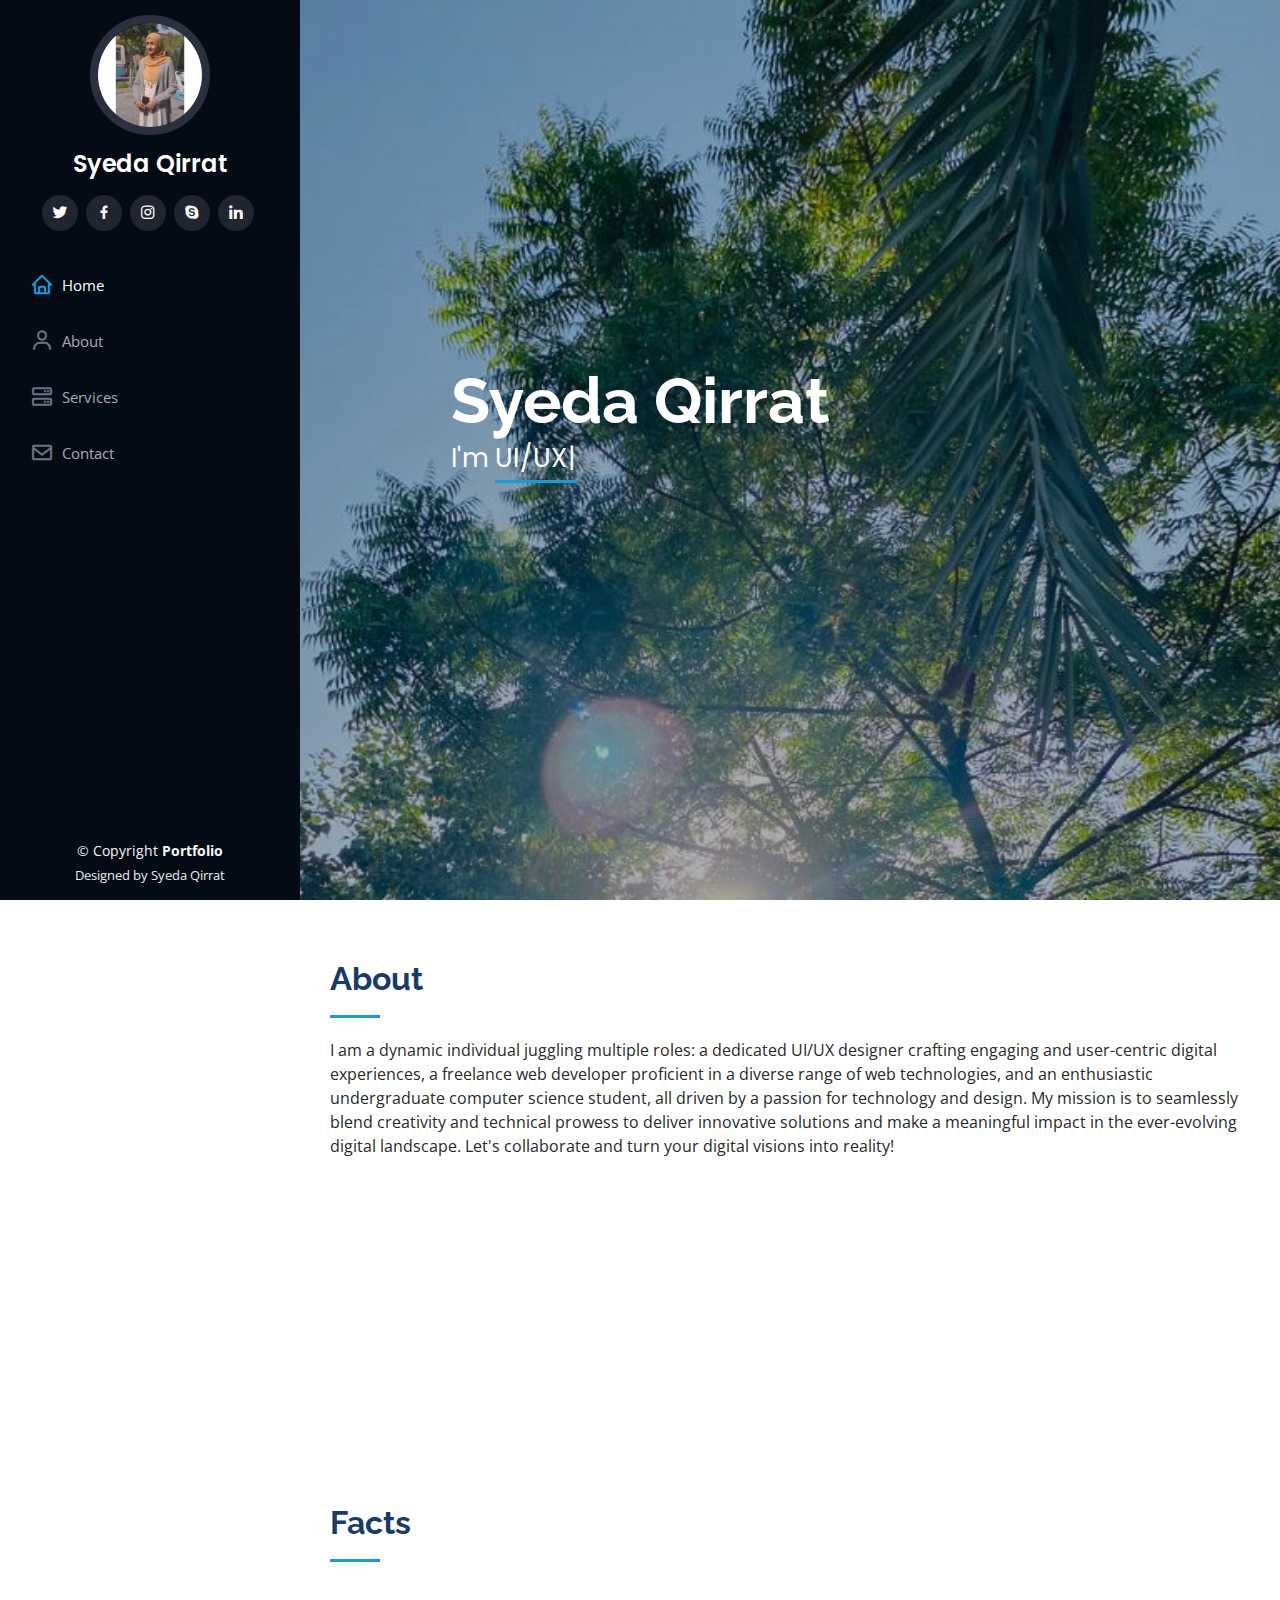
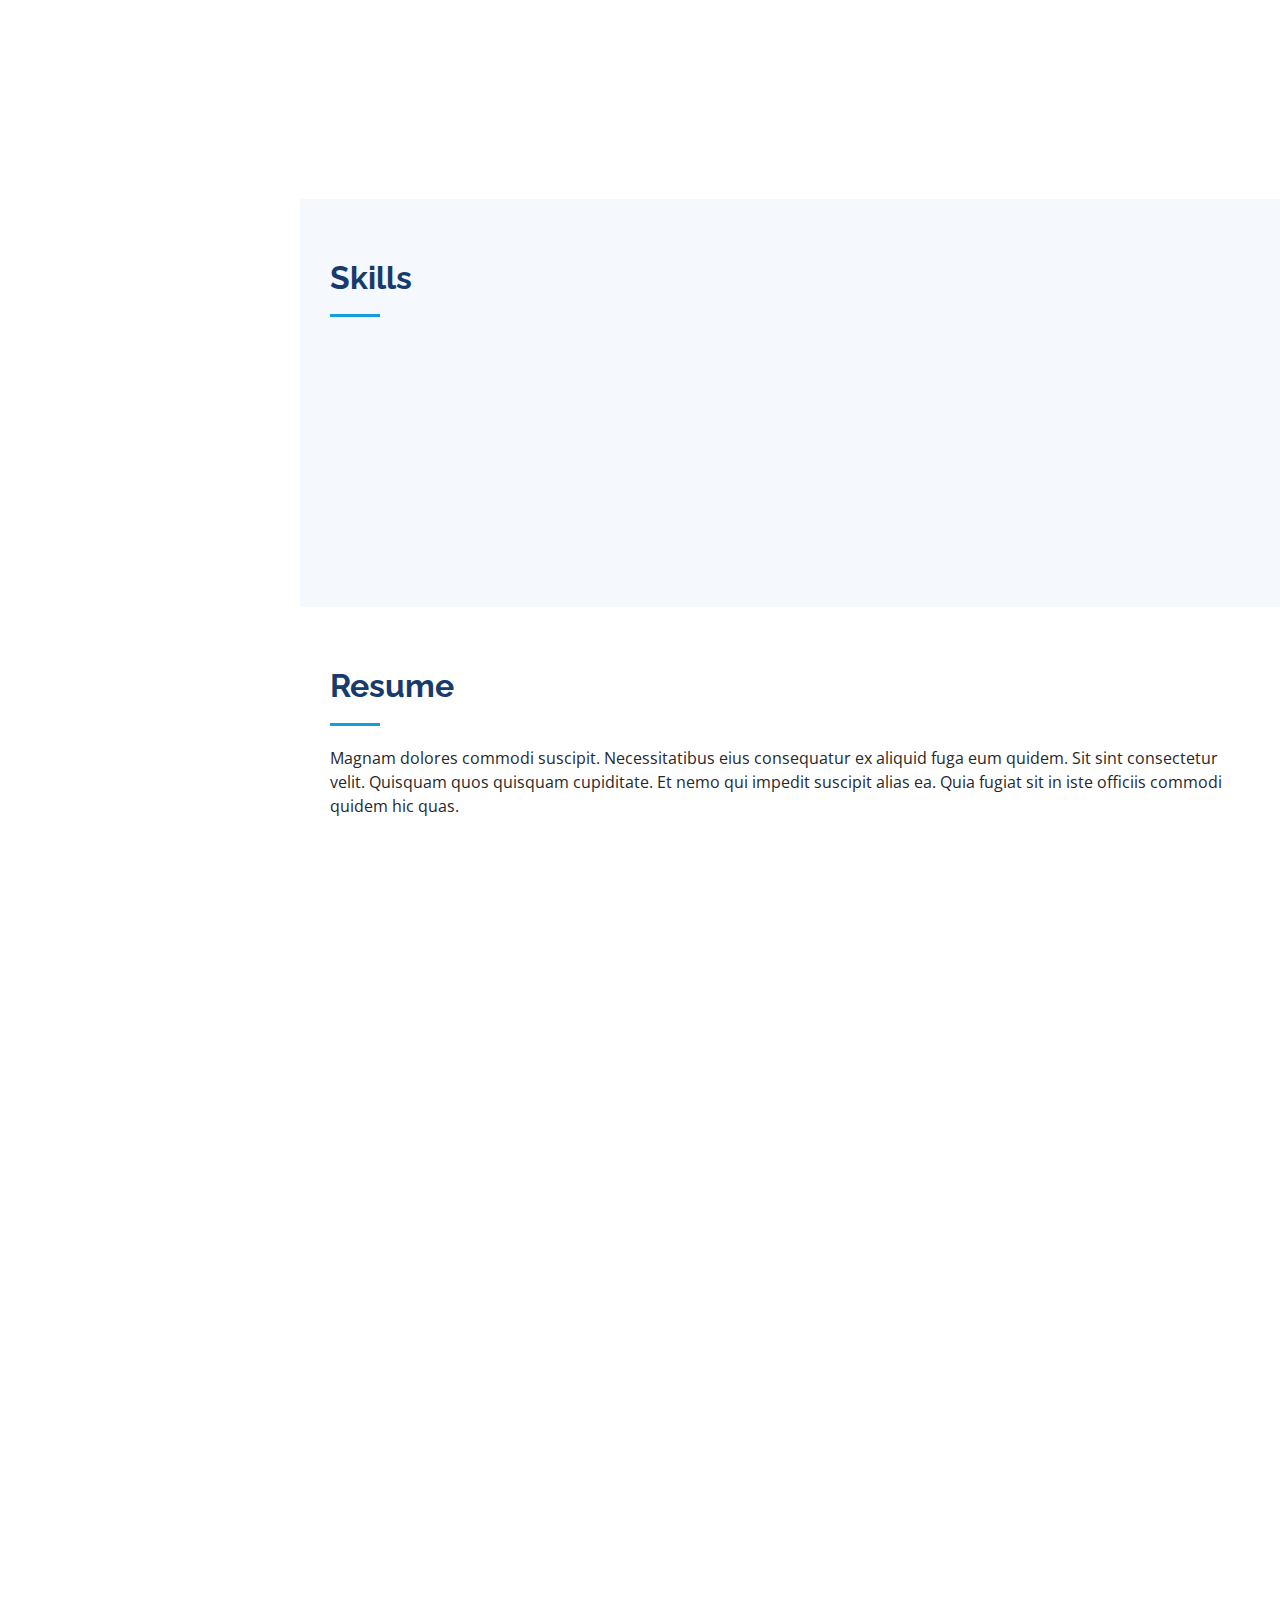
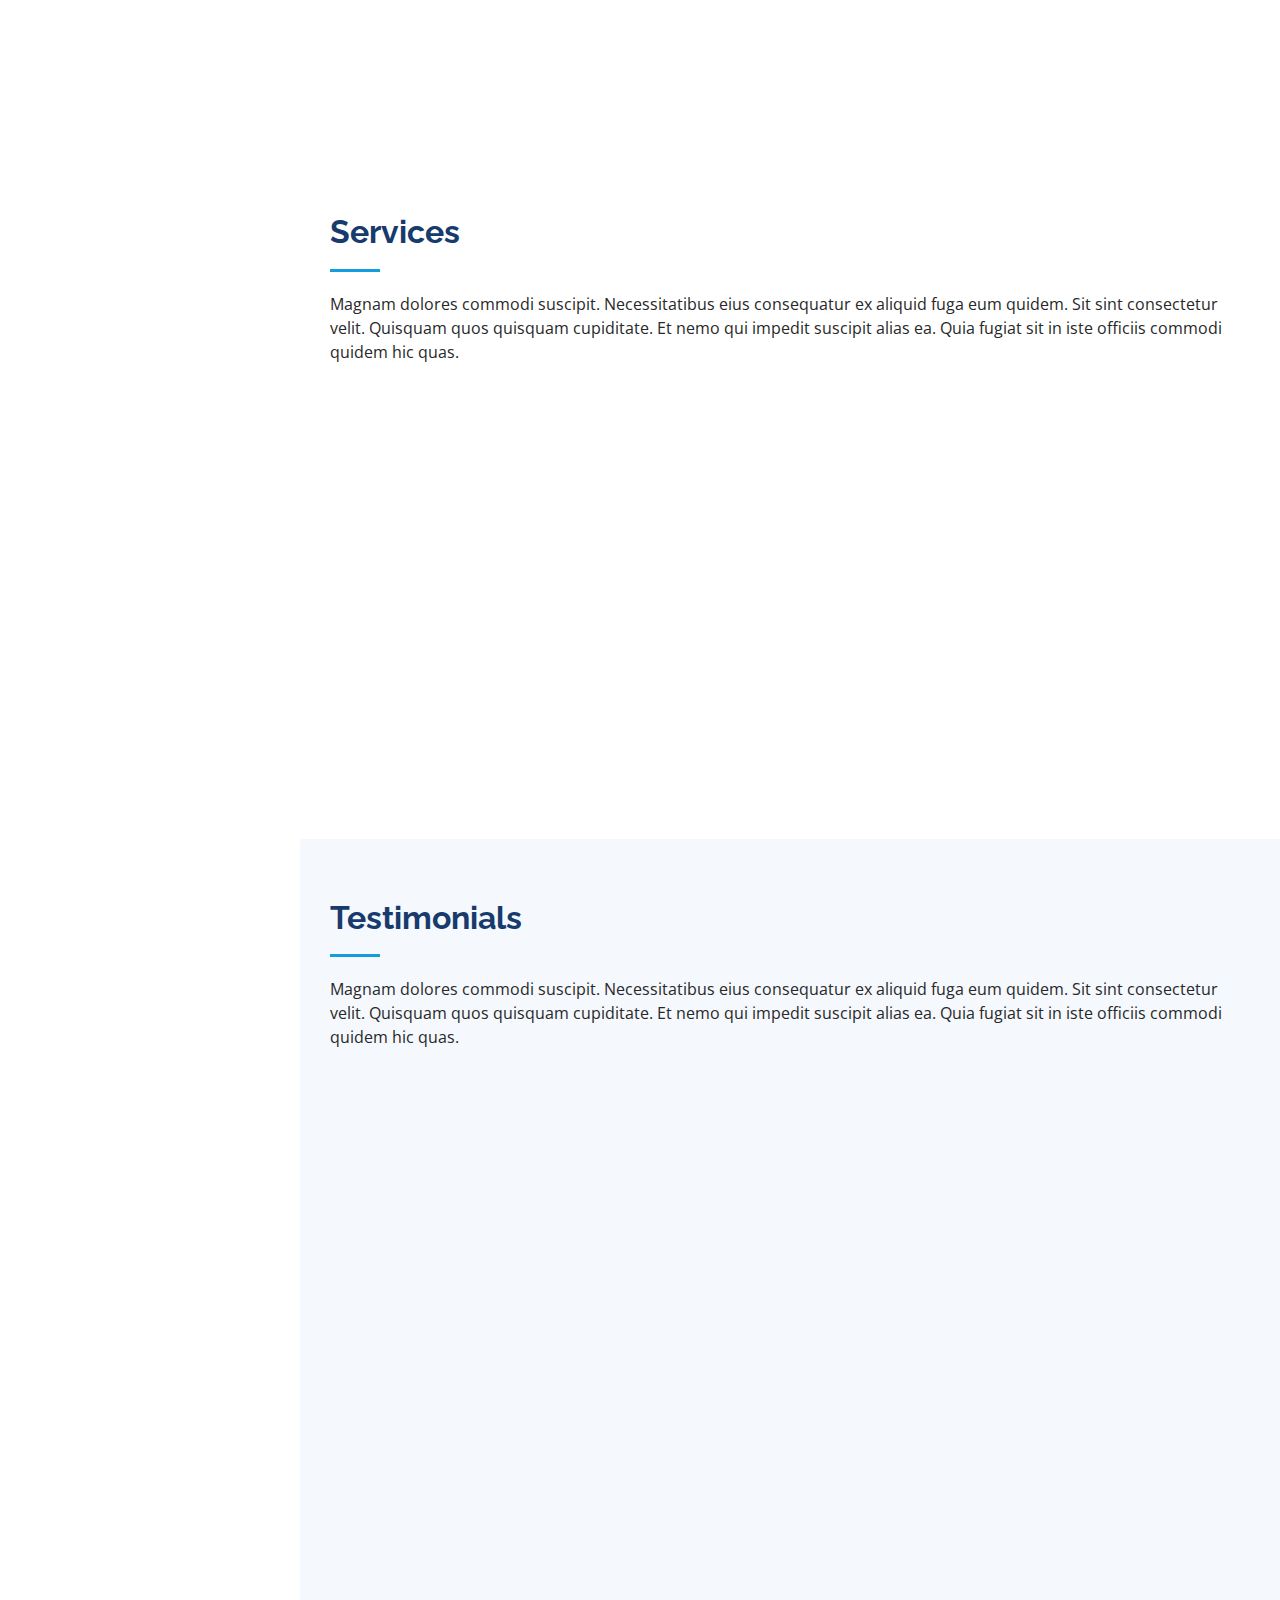
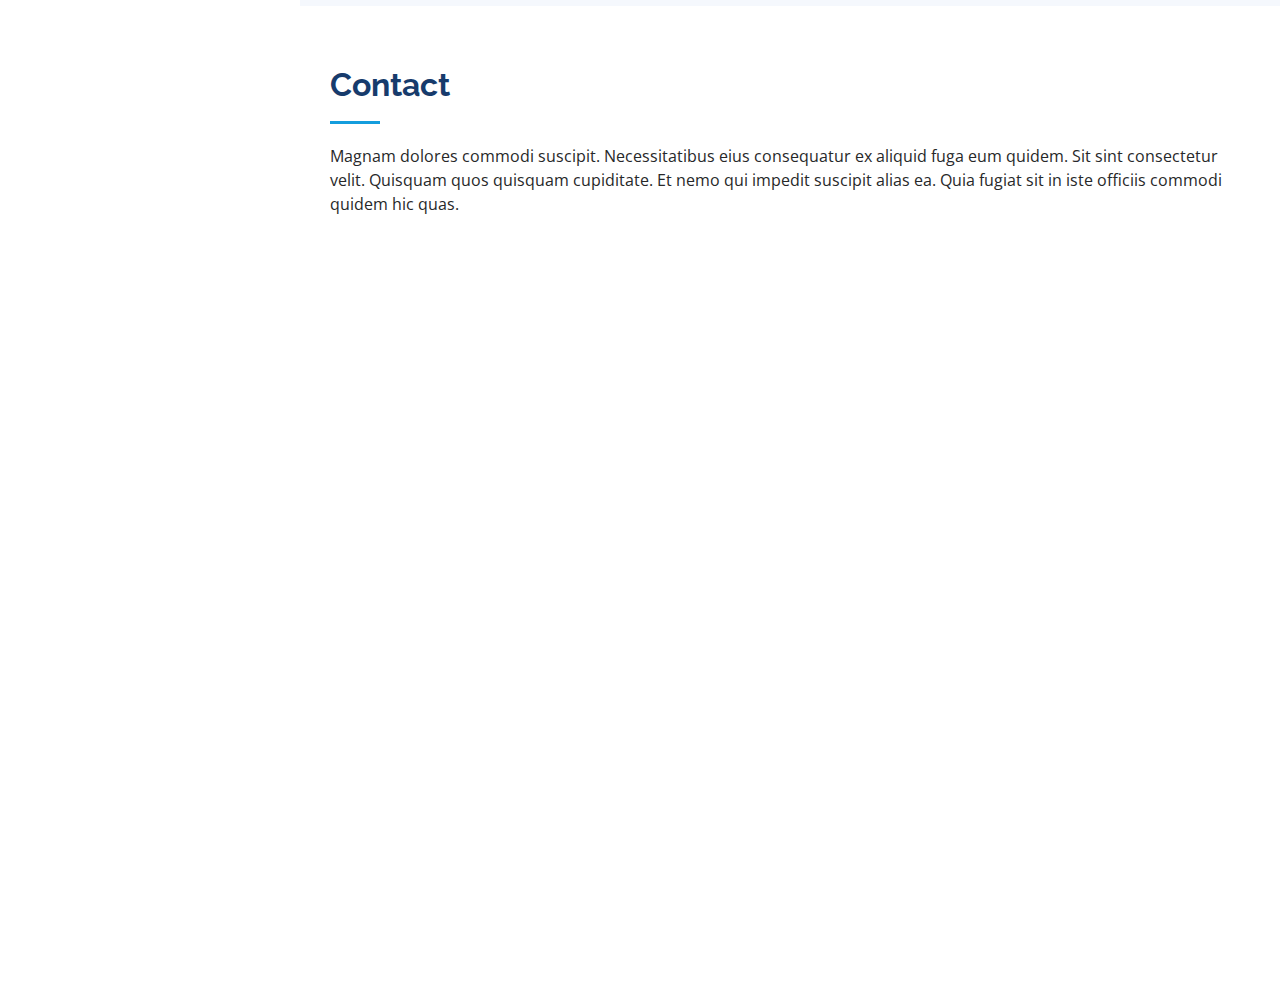
==== commit fd707392: "updated" ====
--- a/index.html
+++ b/index.html
@@ -595,18 +595,13 @@
   <footer id="footer">
     <div class="container">
       <div class="copyright">
-        &copy; Copyright <strong><span>iPortfolio</span></strong>
+        &copy; Copyright <strong><span>Portfolio</span></strong>
       </div>
       <div class="credits">
-        <!-- All the links in the footer should remain intact. -->
-        <!-- You can delete the links only if you purchased the pro version. -->
-        <!-- Licensing information: https://bootstrapmade.com/license/ -->
-        <!-- Purchase the pro version with working PHP/AJAX contact form: https://bootstrapmade.com/iportfolio-bootstrap-portfolio-websites-template/ -->
-        Designed by <a href="https://bootstrapmade.com/">BootstrapMade</a>
+        Designed by Syeda Qirrat</a>
       </div>
     </div>
-  </footer><!-- End  Footer -->
-
+  </footer>
   <a href="#" class="back-to-top d-flex align-items-center justify-content-center"><i class="bi bi-arrow-up-short"></i></a>
 
   <!-- Vendor JS Files -->
